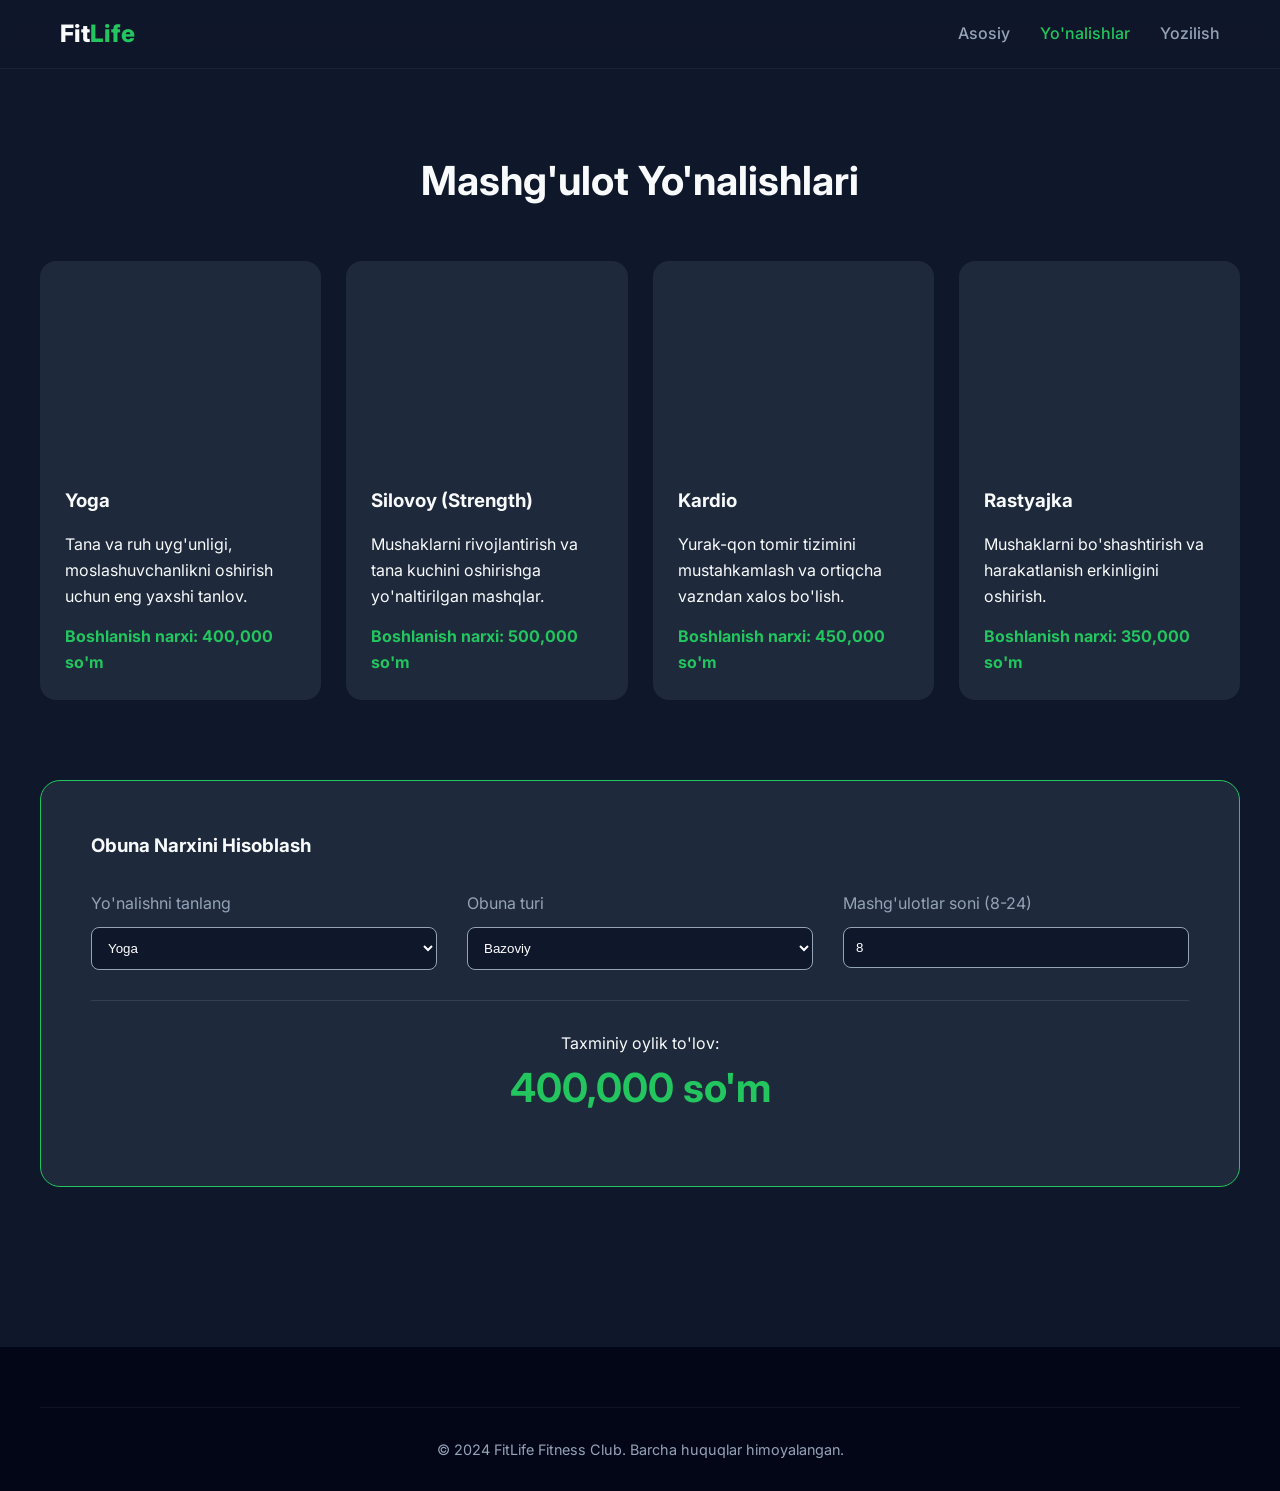
==== directions.html @ 9e354eca "Initial commit: FitLife project complete" ====
<!DOCTYPE html>
<html lang="uz">
<head>
    <meta charset="UTF-8">
    <meta name="viewport" content="width=device-width, initial-scale=1.0">
    <title>Yo'nalishlar | FitLife</title>
    <link rel="stylesheet" href="css/style.css">
    <link href="https://fonts.googleapis.com/css2?family=Inter:wght@300;400;600;700&display=swap" rel="stylesheet">
</head>
<body>
    <header class="header">
        <nav class="nav container">
            <a href="index.html" class="logo">Fit<span>Life</span></a>
            <ul class="nav__list">
                <li><a href="index.html" class="nav__link">Asosiy</a></li>
                <li><a href="directions.html" class="nav__link active">Yo'nalishlar</a></li>
                <li><a href="signup.html" class="nav__link">Yozilish</a></li>
            </ul>
        </nav>
    </header>

    <main class="container py-10">
        <h2 class="section-title reveal">Mashg'ulot Yo'nalishlari</h2>
        
        <!-- Directions Grid -->
        <div class="directions-grid">
            <div class="dir-card reveal">
                <div class="dir-card__img" style="background-image: url('https://images.unsplash.com/photo-1544367567-0f2fcb009e0b?auto=format&fit=crop&w=800');"></div>
                <div class="dir-card__content">
                    <h3>Yoga</h3>
                    <p>Tana va ruh uyg'unligi, moslashuvchanlikni oshirish uchun eng yaxshi tanlov.</p>
                    <span class="dir-card__price">Boshlanish narxi: 400,000 so'm</span>
                </div>
            </div>
            <div class="dir-card reveal">
                <div class="dir-card__img" style="background-image: url('https://images.unsplash.com/photo-1534438327276-14e5300c3a48?auto=format&fit=crop&w=800');"></div>
                <div class="dir-card__content">
                    <h3>Silovoy (Strength)</h3>
                    <p>Mushaklarni rivojlantirish va tana kuchini oshirishga yo'naltirilgan mashqlar.</p>
                    <span class="dir-card__price">Boshlanish narxi: 500,000 so'm</span>
                </div>
            </div>
            <div class="dir-card reveal">
                <div class="dir-card__img" style="background-image: url('https://images.unsplash.com/photo-1518611012118-296072bb5604?auto=format&fit=crop&w=800');"></div>
                <div class="dir-card__content">
                    <h3>Kardio</h3>
                    <p>Yurak-qon tomir tizimini mustahkamlash va ortiqcha vazndan xalos bo'lish.</p>
                    <span class="dir-card__price">Boshlanish narxi: 450,000 so'm</span>
                </div>
            </div>
            <div class="dir-card reveal">
                <div class="dir-card__img" style="background-image: url('https://images.unsplash.com/photo-1552196563-55cd4e45efb3?auto=format&fit=crop&w=800');"></div>
                <div class="dir-card__content">
                    <h3>Rastyajka</h3>
                    <p>Mushaklarni bo'shashtirish va harakatlanish erkinligini oshirish.</p>
                    <span class="dir-card__price">Boshlanish narxi: 350,000 so'm</span>
                </div>
            </div>
        </div>

        <!-- Calculator Section -->
        <section class="calculator-section reveal py-10">
            <div class="calculator">
                <h3 class="calculator__title">Obuna Narxini Hisoblash</h3>
                <div class="calculator__grid">
                    <div class="input-group">
                        <label for="direction">Yo'nalishni tanlang</label>
                        <select id="direction" class="calc-input">
                            <option value="400000">Yoga</option>
                            <option value="500000">Silovoy</option>
                            <option value="450000">Kardio</option>
                            <option value="350000">Rastyajka</option>
                        </select>
                    </div>
                    <div class="input-group">
                        <label for="subType">Obuna turi</label>
                        <select id="subType" class="calc-input">
                            <option value="1">Bazoviy</option>
                            <option value="1.2">Standart (+20%)</option>
                            <option value="1.5">Premium (+50%)</option>
                        </select>
                    </div>
                    <div class="input-group">
                        <label for="sessions">Mashg'ulotlar soni (8-24)</label>
                        <input type="number" id="sessions" class="calc-input" value="8" min="8" max="24">
                    </div>
                </div>
                <div class="calculator__result">
                    <p>Taxminiy oylik to'lov:</p>
                    <h2 id="totalPrice">400,000 so'm</h2>
                </div>
            </div>
        </section>
    </main>

    <footer class="footer">
        <div class="container footer__bottom">
            <p>&copy; 2024 FitLife Fitness Club. Barcha huquqlar himoyalangan.</p>
        </div>
    </footer>

    <script src="js/animations.js"></script>
    <script src="js/calculator.js"></script>
</body>
</html>
---- css/style.css ----
:root {
    --primary: #22c55e;
    --primary-hover: #16a34a;
    --dark-bg: #0f172a;
    --card-bg: #1e293b;
    --text-white: #f8fafc;
    --text-gray: #94a3b8;
    --error: #ef4444;
    --transition: all 0.3s cubic-bezier(0.4, 0, 0.2, 1);
}

/* Reset & Global */
* {
    margin: 0;
    padding: 0;
    box-sizing: border-box;
}

body {
    font-family: 'Inter', sans-serif;
    background-color: var(--dark-bg);
    color: var(--text-white);
    line-height: 1.6;
    overflow-x: hidden;
}

.container {
    max-width: 1200px;
    margin: 0 auto;
    padding: 0 20px;
}

.py-10 { padding: 80px 0; }
.hidden { display: none !important; }

/* Typography */
h1, h2, h3, h4 {
    font-weight: 700;
    margin-bottom: 1rem;
}

.section-title {
    text-align: center;
    font-size: 2.5rem;
    margin-bottom: 3rem;
}

/* Buttons */
.btn {
    padding: 12px 28px;
    border-radius: 8px;
    text-decoration: none;
    font-weight: 600;
    transition: var(--transition);
    cursor: pointer;
    display: inline-block;
    border: none;
    font-size: 1rem;
}

.btn--primary {
    background-color: var(--primary);
    color: var(--dark-bg);
}

.btn--primary:hover {
    background-color: var(--primary-hover);
    transform: translateY(-2px);
    box-shadow: 0 10px 15px -3px rgba(34, 197, 94, 0.3);
}

.btn--outline {
    background-color: transparent;
    border: 2px solid var(--primary);
    color: var(--primary);
}

.btn--outline:hover {
    background-color: var(--primary);
    color: var(--dark-bg);
}

.btn--block { width: 100%; }

/* Header & Nav */
.header {
    background-color: rgba(15, 23, 42, 0.8);
    backdrop-filter: blur(12px);
    position: sticky;
    top: 0;
    z-index: 1000;
    padding: 15px 0;
    border-bottom: 1px solid rgba(255,255,255,0.05);
}

.nav {
    display: flex;
    justify-content: space-between;
    align-items: center;
}

.logo {
    font-size: 24px;
    font-weight: 800;
    text-decoration: none;
    color: var(--text-white);
}

.logo span { color: var(--primary); }

.nav__list {
    display: flex;
    list-style: none;
    gap: 30px;
}

.nav__link {
    text-decoration: none;
    color: var(--text-gray);
    font-weight: 500;
    transition: var(--transition);
}

.nav__link:hover, .nav__link.active {
    color: var(--primary);
}

/* Hero */
.hero {
    height: 90vh;
    display: flex;
    align-items: center;
    background: linear-gradient(rgba(15, 23, 42, 0.7), rgba(15, 23, 42, 0.7)), url('https://images.unsplash.com/photo-1534438327276-14e5300c3a48?auto=format&fit=crop&w=1920');
    background-size: cover;
    background-position: center;
}

.hero__title {
    font-size: 4rem;
    line-height: 1.1;
    margin-bottom: 20px;
}

.hero__subtitle {
    font-size: 1.25rem;
    color: var(--text-gray);
    max-width: 600px;
    margin-bottom: 40px;
}

.hero__actions {
    display: flex;
    gap: 20px;
}

/* Features */
.features__grid {
    display: grid;
    grid-template-columns: repeat(auto-fit, minmax(300px, 1fr));
    gap: 30px;
}

.feature-card {
    background-color: var(--card-bg);
    padding: 40px;
    border-radius: 16px;
    text-align: center;
    transition: var(--transition);
    border: 1px solid rgba(255,255,255,0.05);
}

.feature-card:hover {
    transform: translateY(-10px);
    border-color: var(--primary);
}

.feature-card__icon {
    font-size: 3rem;
    margin-bottom: 20px;
}

/* Slider */
.reviews { background-color: rgba(30, 41, 59, 0.5); }

.slider {
    position: relative;
    max-width: 800px;
    margin: 0 auto;
}

.slider__container {
    overflow: hidden;
    padding: 20px 0;
}

.slider__track {
    display: flex;
    transition: transform 0.5s ease;
}

.slide {
    min-width: 100%;
    text-align: center;
    padding: 0 40px;
}

.slide__text {
    font-size: 1.5rem;
    font-style: italic;
    margin-bottom: 20px;
}

.slide__author { color: var(--primary); }

.slider__nav {
    display: flex;
    justify-content: center;
    gap: 20px;
    margin-top: 30px;
}

.slider__btn {
    background: var(--card-bg);
    color: var(--text-white);
    border: 1px solid var(--primary);
    width: 45px;
    height: 45px;
    border-radius: 50%;
    cursor: pointer;
    transition: var(--transition);
}

.slider__btn:hover {
    background: var(--primary);
    color: var(--dark-bg);
}

/* Directions Page */
.directions-grid {
    display: grid;
    grid-template-columns: repeat(auto-fit, minmax(280px, 1fr));
    gap: 25px;
}

.dir-card {
    background-color: var(--card-bg);
    border-radius: 16px;
    overflow: hidden;
    transition: var(--transition);
}

.dir-card:hover {
    transform: scale(1.03);
}

.dir-card__img {
    height: 200px;
    background-size: cover;
    background-position: center;
}

.dir-card__content { padding: 25px; }

.dir-card__price {
    display: block;
    margin-top: 15px;
    color: var(--primary);
    font-weight: 700;
}

/* Calculator */
.calculator {
    background-color: var(--card-bg);
    padding: 50px;
    border-radius: 20px;
    border: 1px solid var(--primary);
}

.calculator__grid {
    display: grid;
    grid-template-columns: repeat(auto-fit, minmax(200px, 1fr));
    gap: 30px;
    margin: 30px 0;
}

.input-group label {
    display: block;
    margin-bottom: 10px;
    color: var(--text-gray);
}

.calc-input {
    width: 100%;
    padding: 12px;
    background: var(--dark-bg);
    border: 1px solid var(--text-gray);
    color: white;
    border-radius: 8px;
}

.calculator__result {
    text-align: center;
    padding-top: 30px;
    border-top: 1px solid rgba(255,255,255,0.1);
}

.calculator__result h2 {
    color: var(--primary);
    font-size: 2.5rem;
}

/* Form Styles */
.form-wrapper {
    max-width: 600px;
    margin: 0 auto;
    background: var(--card-bg);
    padding: 50px;
    border-radius: 20px;
}

.form-group { margin-bottom: 25px; }
.form-group label { display: block; margin-bottom: 8px; }

.form-group input[type="text"],
.form-group input[type="email"],
.form-group select {
    width: 100%;
    padding: 14px;
    background: var(--dark-bg);
    border: 1px solid var(--text-gray);
    color: white;
    border-radius: 8px;
}

.radio-group { display: flex; gap: 20px; margin-top: 10px; }
.checkbox-group { display: flex; align-items: center; gap: 10px; }

.error-msg {
    color: var(--error);
    font-size: 0.85rem;
    display: none;
    margin-top: 5px;
}

.input-error { border-color: var(--error) !important; }

.success-box {
    text-align: center;
    animation: fadeIn 0.5s;
}

/* Footer */
.footer {
    background-color: #020617;
    padding: 60px 0 30px;
}

.footer__grid {
    display: grid;
    grid-template-columns: repeat(auto-fit, minmax(200px, 1fr));
    gap: 50px;
    margin-bottom: 40px;
}

.footer__bottom {
    text-align: center;
    padding-top: 30px;
    border-top: 1px solid rgba(255,255,255,0.05);
    color: var(--text-gray);
    font-size: 0.9rem;
}

/* Animations */
.reveal {
    opacity: 0;
    transform: translateY(30px);
    transition: opacity 0.8s ease-out, transform 0.8s ease-out;
}

.reveal.active {
    opacity: 1;
    transform: translateY(0);
}

@keyframes fadeIn {
    from { opacity: 0; }
    to { opacity: 1; }
}

/* Responsive */
@media (max-width: 768px) {
    .hero__title { font-size: 2.5rem; }
    .hero__actions { flex-direction: column; }
    .nav__list { display: none; } /* Simplified for now */
    .calculator, .form-wrapper { padding: 30px; }
}
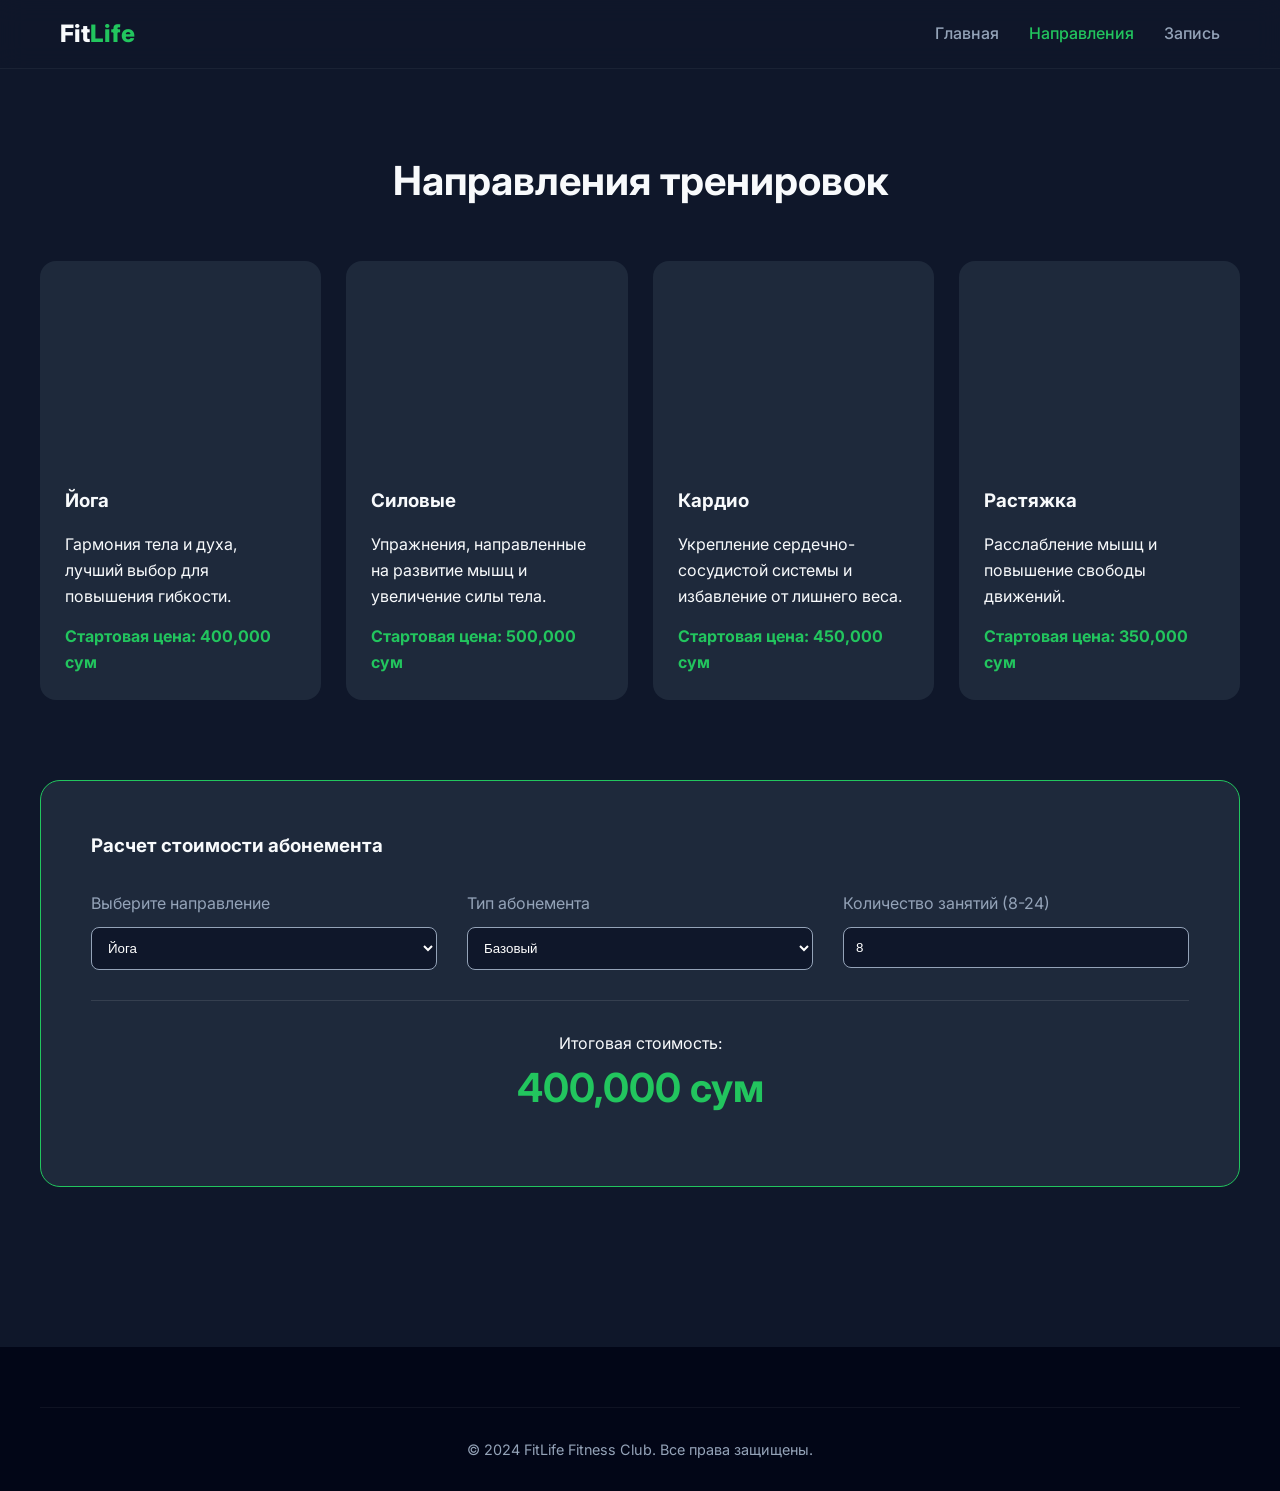
==== commit f85e63c4: "Translate project to Russian" ====
--- a/directions.html
+++ b/directions.html
@@ -1,9 +1,9 @@
 <!DOCTYPE html>
-<html lang="uz">
+<html lang="ru">
 <head>
     <meta charset="UTF-8">
     <meta name="viewport" content="width=device-width, initial-scale=1.0">
-    <title>Yo'nalishlar | FitLife</title>
+    <title>Направления | FitLife</title>
     <link rel="stylesheet" href="css/style.css">
     <link href="https://fonts.googleapis.com/css2?family=Inter:wght@300;400;600;700&display=swap" rel="stylesheet">
 </head>
@@ -12,48 +12,48 @@
         <nav class="nav container">
             <a href="index.html" class="logo">Fit<span>Life</span></a>
             <ul class="nav__list">
-                <li><a href="index.html" class="nav__link">Asosiy</a></li>
-                <li><a href="directions.html" class="nav__link active">Yo'nalishlar</a></li>
-                <li><a href="signup.html" class="nav__link">Yozilish</a></li>
+                <li><a href="index.html" class="nav__link">Главная</a></li>
+                <li><a href="directions.html" class="nav__link active">Направления</a></li>
+                <li><a href="signup.html" class="nav__link">Запись</a></li>
             </ul>
         </nav>
     </header>
 
     <main class="container py-10">
-        <h2 class="section-title reveal">Mashg'ulot Yo'nalishlari</h2>
+        <h2 class="section-title reveal">Направления тренировок</h2>
         
         <!-- Directions Grid -->
         <div class="directions-grid">
             <div class="dir-card reveal">
                 <div class="dir-card__img" style="background-image: url('https://images.unsplash.com/photo-1544367567-0f2fcb009e0b?auto=format&fit=crop&w=800');"></div>
                 <div class="dir-card__content">
-                    <h3>Yoga</h3>
-                    <p>Tana va ruh uyg'unligi, moslashuvchanlikni oshirish uchun eng yaxshi tanlov.</p>
-                    <span class="dir-card__price">Boshlanish narxi: 400,000 so'm</span>
+                    <h3>Йога</h3>
+                    <p>Гармония тела и духа, лучший выбор для повышения гибкости.</p>
+                    <span class="dir-card__price">Стартовая цена: 400,000 сум</span>
                 </div>
             </div>
             <div class="dir-card reveal">
                 <div class="dir-card__img" style="background-image: url('https://images.unsplash.com/photo-1534438327276-14e5300c3a48?auto=format&fit=crop&w=800');"></div>
                 <div class="dir-card__content">
-                    <h3>Silovoy (Strength)</h3>
-                    <p>Mushaklarni rivojlantirish va tana kuchini oshirishga yo'naltirilgan mashqlar.</p>
-                    <span class="dir-card__price">Boshlanish narxi: 500,000 so'm</span>
+                    <h3>Силовые</h3>
+                    <p>Упражнения, направленные на развитие мышц и увеличение силы тела.</p>
+                    <span class="dir-card__price">Стартовая цена: 500,000 сум</span>
                 </div>
             </div>
             <div class="dir-card reveal">
                 <div class="dir-card__img" style="background-image: url('https://images.unsplash.com/photo-1518611012118-296072bb5604?auto=format&fit=crop&w=800');"></div>
                 <div class="dir-card__content">
-                    <h3>Kardio</h3>
-                    <p>Yurak-qon tomir tizimini mustahkamlash va ortiqcha vazndan xalos bo'lish.</p>
-                    <span class="dir-card__price">Boshlanish narxi: 450,000 so'm</span>
+                    <h3>Кардио</h3>
+                    <p>Укрепление сердечно-сосудистой системы и избавление от лишнего веса.</p>
+                    <span class="dir-card__price">Стартовая цена: 450,000 сум</span>
                 </div>
             </div>
             <div class="dir-card reveal">
                 <div class="dir-card__img" style="background-image: url('https://images.unsplash.com/photo-1552196563-55cd4e45efb3?auto=format&fit=crop&w=800');"></div>
                 <div class="dir-card__content">
-                    <h3>Rastyajka</h3>
-                    <p>Mushaklarni bo'shashtirish va harakatlanish erkinligini oshirish.</p>
-                    <span class="dir-card__price">Boshlanish narxi: 350,000 so'm</span>
+                    <h3>Растяжка</h3>
+                    <p>Расслабление мышц и повышение свободы движений.</p>
+                    <span class="dir-card__price">Стартовая цена: 350,000 сум</span>
                 </div>
             </div>
         </div>
@@ -61,33 +61,33 @@
         <!-- Calculator Section -->
         <section class="calculator-section reveal py-10">
             <div class="calculator">
-                <h3 class="calculator__title">Obuna Narxini Hisoblash</h3>
+                <h3 class="calculator__title">Расчет стоимости абонемента</h3>
                 <div class="calculator__grid">
                     <div class="input-group">
-                        <label for="direction">Yo'nalishni tanlang</label>
+                        <label for="direction">Выберите направление</label>
                         <select id="direction" class="calc-input">
-                            <option value="400000">Yoga</option>
-                            <option value="500000">Silovoy</option>
-                            <option value="450000">Kardio</option>
-                            <option value="350000">Rastyajka</option>
+                            <option value="400000">Йога</option>
+                            <option value="500000">Силовые</option>
+                            <option value="450000">Кардио</option>
+                            <option value="350000">Растяжка</option>
                         </select>
                     </div>
                     <div class="input-group">
-                        <label for="subType">Obuna turi</label>
+                        <label for="subType">Тип абонемента</label>
                         <select id="subType" class="calc-input">
-                            <option value="1">Bazoviy</option>
-                            <option value="1.2">Standart (+20%)</option>
-                            <option value="1.5">Premium (+50%)</option>
+                            <option value="1">Базовый</option>
+                            <option value="1.2">Стандарт (+20%)</option>
+                            <option value="1.5">Премиум (+50%)</option>
                         </select>
                     </div>
                     <div class="input-group">
-                        <label for="sessions">Mashg'ulotlar soni (8-24)</label>
+                        <label for="sessions">Количество занятий (8-24)</label>
                         <input type="number" id="sessions" class="calc-input" value="8" min="8" max="24">
                     </div>
                 </div>
                 <div class="calculator__result">
-                    <p>Taxminiy oylik to'lov:</p>
-                    <h2 id="totalPrice">400,000 so'm</h2>
+                    <p>Итоговая стоимость:</p>
+                    <h2 id="totalPrice">400,000 сум</h2>
                 </div>
             </div>
         </section>
@@ -95,7 +95,7 @@
 
     <footer class="footer">
         <div class="container footer__bottom">
-            <p>&copy; 2024 FitLife Fitness Club. Barcha huquqlar himoyalangan.</p>
+            <p>&copy; 2024 FitLife Fitness Club. Все права защищены.</p>
         </div>
     </footer>
 
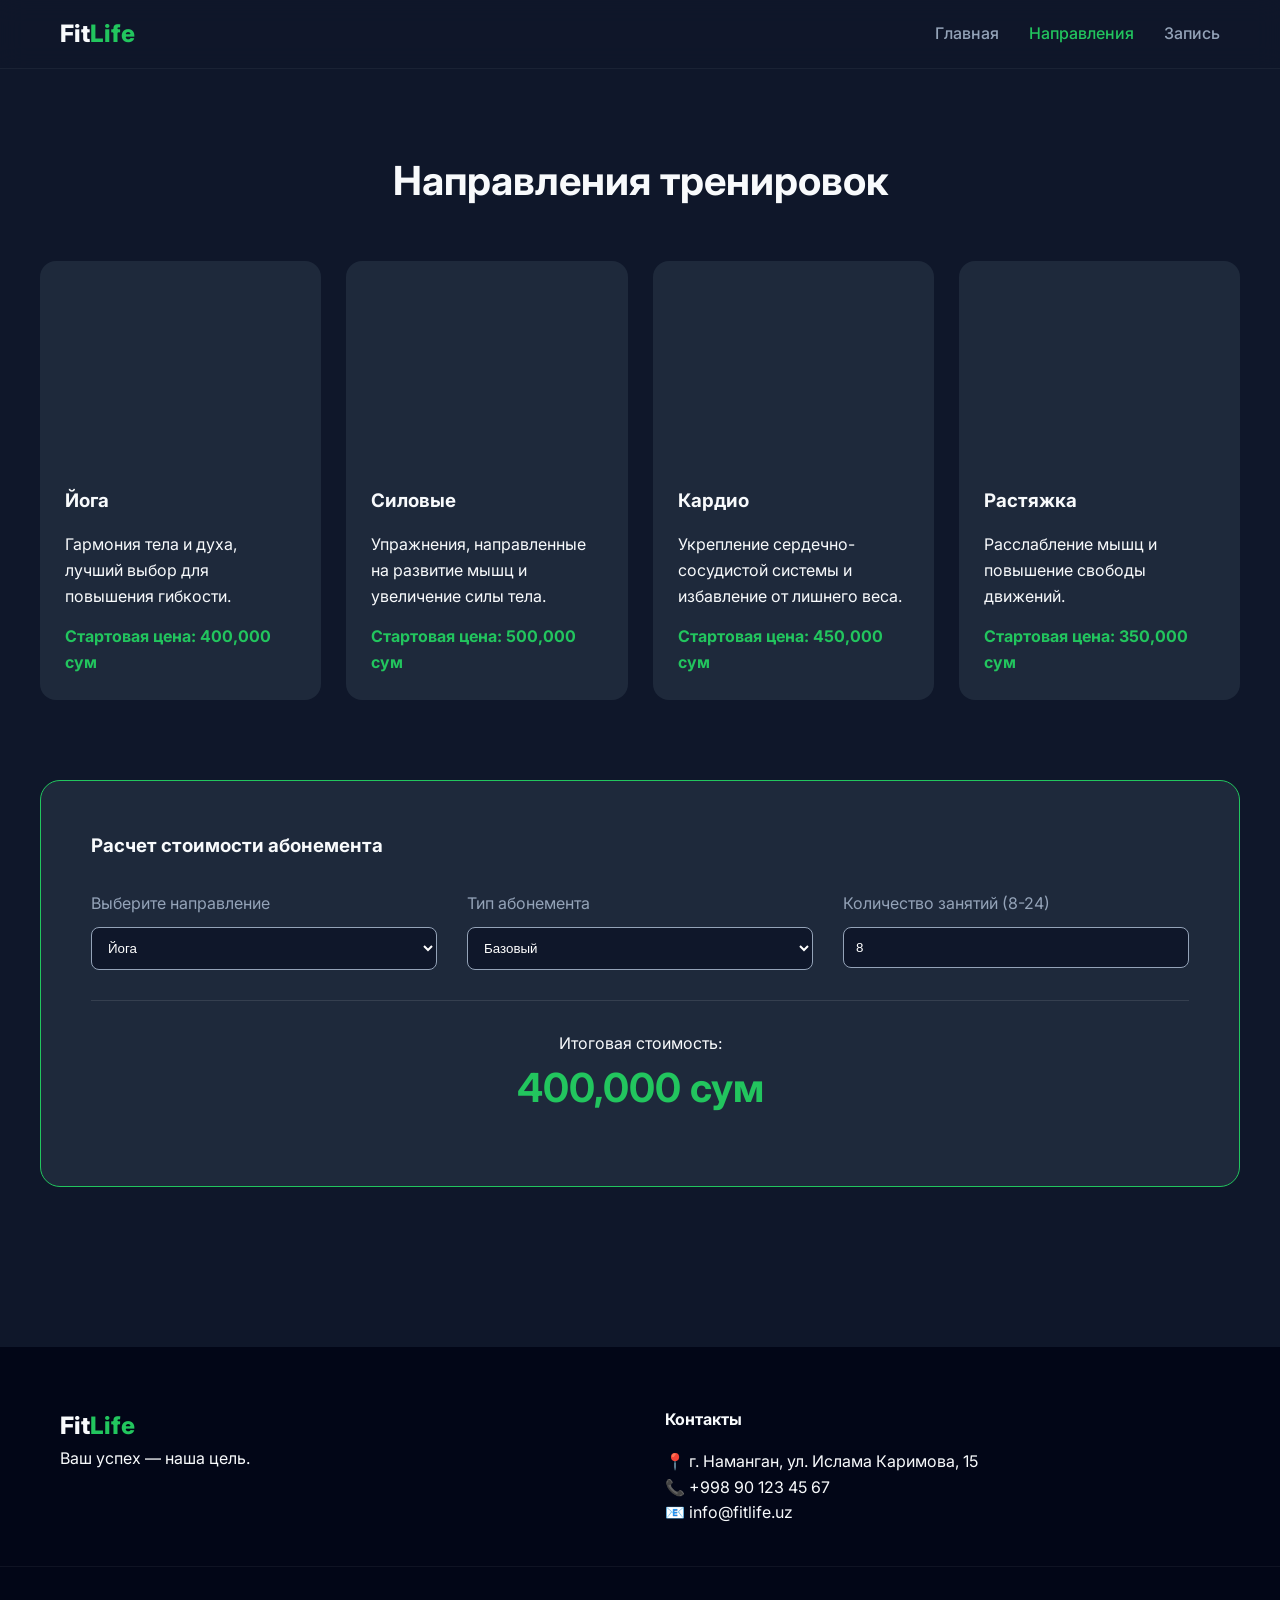
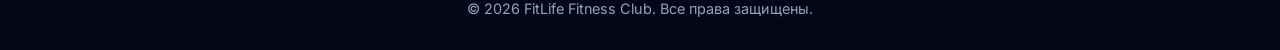
==== commit 32b72767: "feat: implement modular JS architecture, mobile menu, enhanced validation, and update location to Na" ====
--- a/directions.html
+++ b/directions.html
@@ -16,13 +16,25 @@
                 <li><a href="directions.html" class="nav__link active">Направления</a></li>
                 <li><a href="signup.html" class="nav__link">Запись</a></li>
             </ul>
+            <button class="hamburger" id="hamburger" aria-label="Menu">
+                <span></span>
+                <span></span>
+                <span></span>
+            </button>
         </nav>
     </header>
+
+    <div class="nav__overlay" id="navOverlay">
+        <ul class="nav__list">
+            <li><a href="index.html" class="nav__link">Главная</a></li>
+            <li><a href="directions.html" class="nav__link active">Направления</a></li>
+            <li><a href="signup.html" class="nav__link">Запись</a></li>
+        </ul>
+    </div>
 
     <main class="container py-10">
         <h2 class="section-title reveal">Направления тренировок</h2>
         
-        <!-- Directions Grid -->
         <div class="directions-grid">
             <div class="dir-card reveal">
                 <div class="dir-card__img" style="background-image: url('https://images.unsplash.com/photo-1544367567-0f2fcb009e0b?auto=format&fit=crop&w=800');"></div>
@@ -58,7 +70,6 @@
             </div>
         </div>
 
-        <!-- Calculator Section -->
         <section class="calculator-section reveal py-10">
             <div class="calculator">
                 <h3 class="calculator__title">Расчет стоимости абонемента</h3>
@@ -94,12 +105,23 @@
     </main>
 
     <footer class="footer">
-        <div class="container footer__bottom">
-            <p>&copy; 2024 FitLife Fitness Club. Все права защищены.</p>
+        <div class="container footer__grid">
+            <div class="footer__info">
+                <div class="logo">Fit<span>Life</span></div>
+                <p>Ваш успех — наша цель.</p>
+            </div>
+            <div class="footer__contacts">
+                <h4>Контакты</h4>
+                <p>📍 г. Наманган, ул. Ислама Каримова, 15</p>
+                <p>📞 +998 90 123 45 67</p>
+                <p>📧 info@fitlife.uz</p>
+            </div>
+        </div>
+        <div class="footer__bottom">
+            <p>&copy; 2026 FitLife Fitness Club. Все права защищены.</p>
         </div>
     </footer>
 
-    <script src="js/animations.js"></script>
-    <script src="js/calculator.js"></script>
+    <script src="js/main.js"></script>
 </body>
 </html>
--- a/css/style.css
+++ b/css/style.css
@@ -372,25 +372,133 @@
 
 /* Animations */
 .reveal {
+    transition: opacity 0.8s ease-out, transform 0.8s ease-out;
+}
+
+.reveal.active {
+    opacity: 1 !important;
+    transform: translateY(0) !important;
+}
+
+.reveal.is-hidden {
     opacity: 0;
     transform: translateY(30px);
-    transition: opacity 0.8s ease-out, transform 0.8s ease-out;
-}
-
-.reveal.active {
-    opacity: 1;
-    transform: translateY(0);
 }
 
 @keyframes fadeIn {
     from { opacity: 0; }
     to { opacity: 1; }
+}
+
+/* Hamburger Menu */
+.hamburger {
+    display: none;
+    flex-direction: column;
+    gap: 6px;
+    background: none;
+    border: none;
+    cursor: pointer;
+    z-index: 1001;
+    padding: 10px;
+}
+
+.hamburger span {
+    display: block;
+    width: 30px;
+    height: 3px;
+    background-color: var(--text-white);
+    border-radius: 3px;
+    transition: var(--transition);
+}
+
+.hamburger.active span:nth-child(1) {
+    transform: translateY(9px) rotate(45deg);
+}
+
+.hamburger.active span:nth-child(2) {
+    opacity: 0;
+}
+
+.hamburger.active span:nth-child(3) {
+    transform: translateY(-9px) rotate(-45deg);
+}
+
+.nav__overlay {
+    position: fixed;
+    top: 0;
+    left: 0;
+    width: 100%;
+    height: 100%;
+    background-color: rgba(15, 23, 42, 0.95);
+    display: flex;
+    justify-content: center;
+    align-items: center;
+    z-index: 1000;
+    opacity: 0;
+    visibility: hidden;
+    pointer-events: none;
+    transition: var(--transition);
+}
+
+.nav__overlay.active {
+    opacity: 1;
+    visibility: visible;
+    pointer-events: all;
+}
+
+.nav__overlay .nav__list {
+    display: flex;
+    flex-direction: column;
+    align-items: center;
+    gap: 40px;
+}
+
+.nav__overlay .nav__link {
+    font-size: 1.5rem;
+}
+
+/* Enhanced Validation */
+.form-group { position: relative; }
+
+.error-msg {
+    color: var(--error);
+    font-size: 0.8rem;
+    position: absolute;
+    bottom: -20px;
+    left: 0;
+    opacity: 0;
+    transform: translateY(-10px);
+    transition: var(--transition);
+    pointer-events: none;
+}
+
+.form-group.has-error .error-msg {
+    opacity: 1;
+    transform: translateY(0);
+}
+
+.form-group.has-error input,
+.form-group.has-error select {
+    border-color: var(--error);
+}
+
+.radio-group-wrapper {
+    padding: 10px;
+    border-radius: 8px;
+    transition: var(--transition);
+    border: 1px solid transparent;
+}
+
+.radio-group-wrapper.has-error {
+    border-color: var(--error);
+    background-color: rgba(239, 68, 68, 0.05);
 }
 
 /* Responsive */
 @media (max-width: 768px) {
     .hero__title { font-size: 2.5rem; }
     .hero__actions { flex-direction: column; }
-    .nav__list { display: none; } /* Simplified for now */
+    .nav__list { display: none; }
+    .hamburger { display: flex; }
     .calculator, .form-wrapper { padding: 30px; }
 }
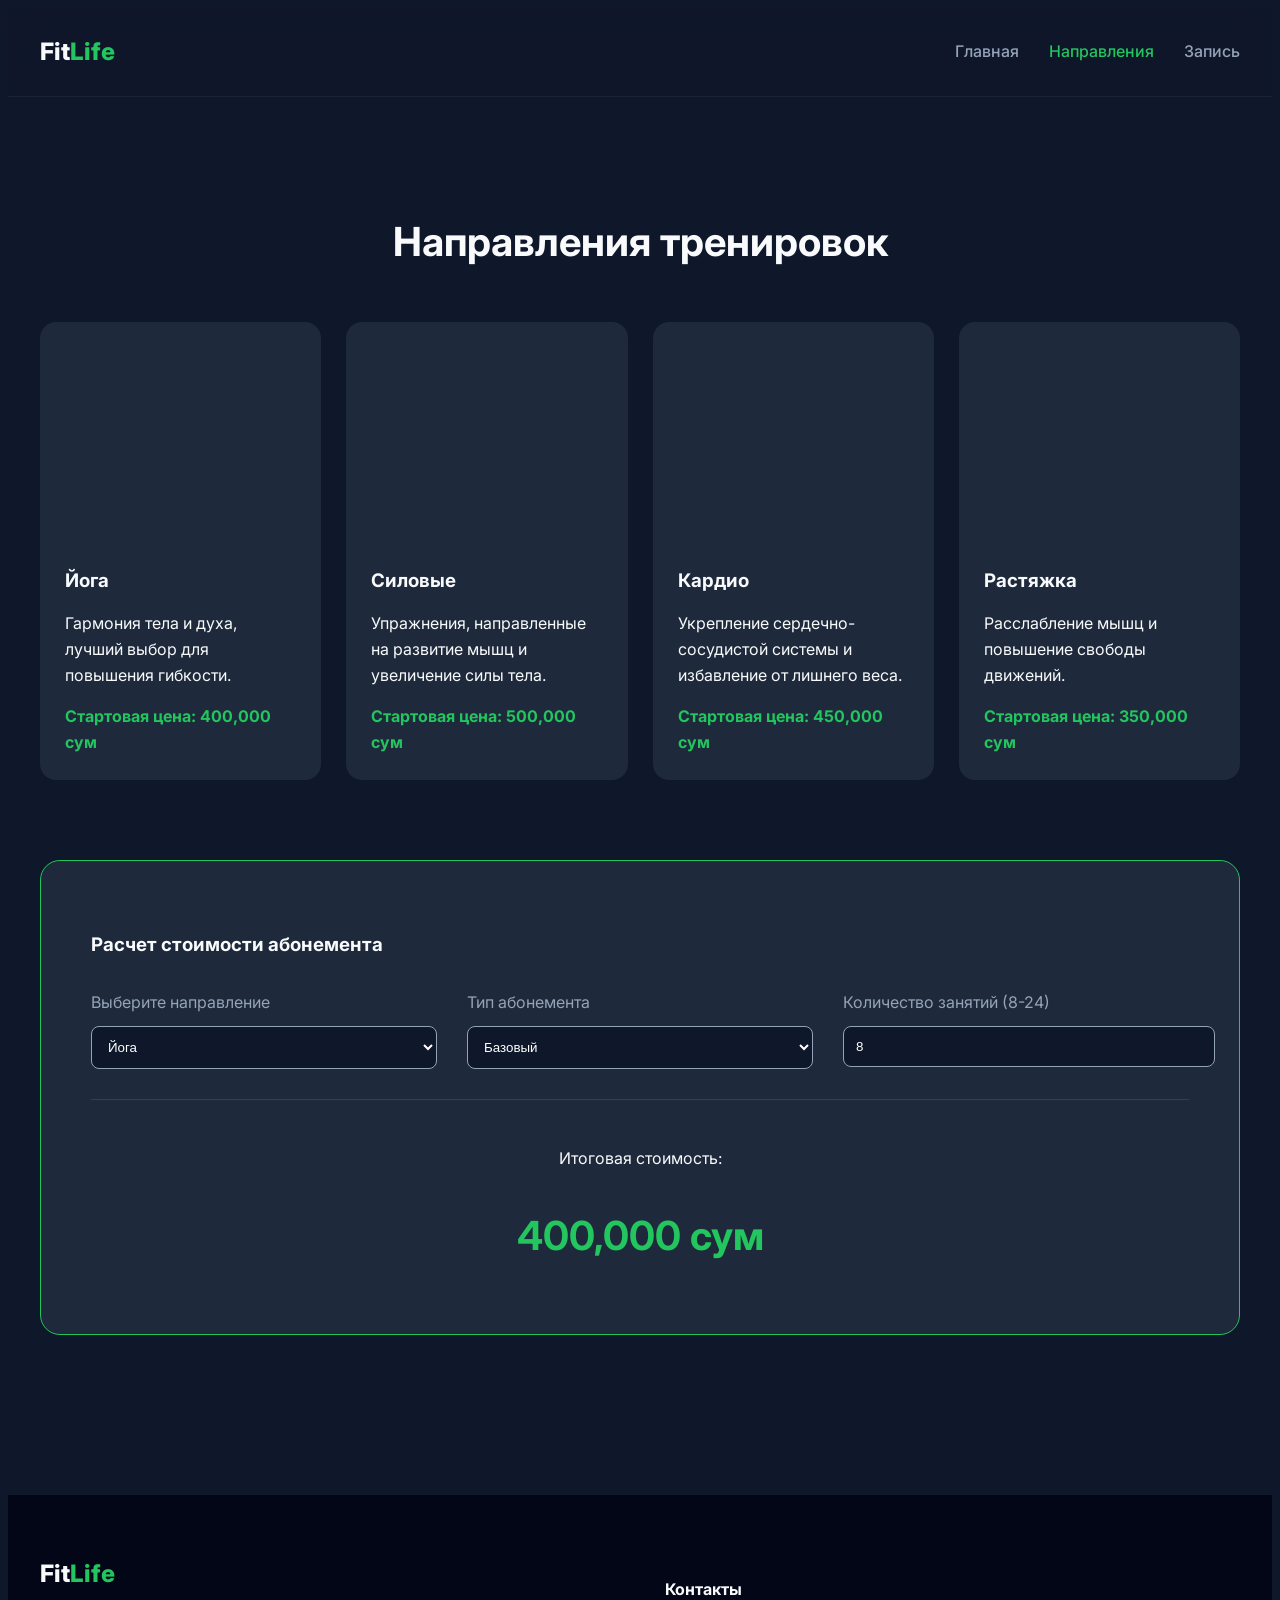
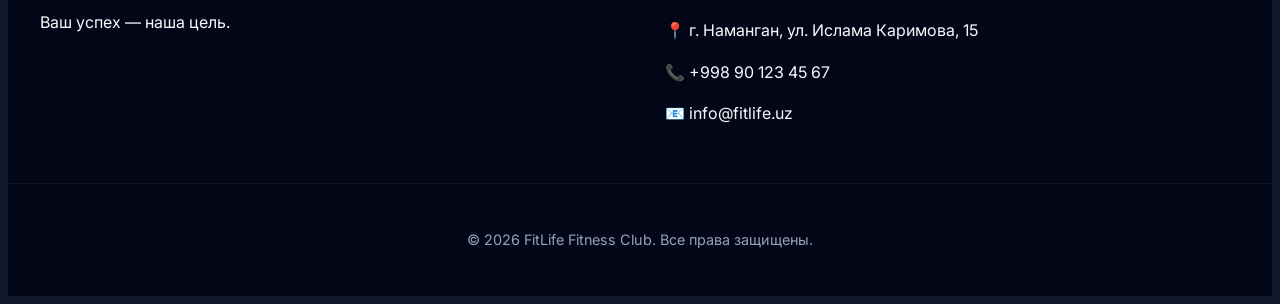
==== commit be20ce49: "feat: transform project into PWA mobile web app" ====
--- a/directions.html
+++ b/directions.html
@@ -2,7 +2,11 @@
 <html lang="ru">
 <head>
     <meta charset="UTF-8">
-    <meta name="viewport" content="width=device-width, initial-scale=1.0">
+    <meta name="viewport" content="width=device-width, initial-scale=1.0, maximum-scale=1.0, user-scalable=no">
+    <meta name="apple-mobile-web-app-capable" content="yes">
+    <meta name="apple-mobile-web-app-status-bar-style" content="black-translucent">
+    <link rel="manifest" href="manifest.json">
+    <link rel="apple-touch-icon" href="https://cdn-icons-png.flaticon.com/512/2964/2964514.png">
     <title>Направления | FitLife</title>
     <link rel="stylesheet" href="css/style.css">
     <link href="https://fonts.googleapis.com/css2?family=Inter:wght@300;400;600;700&display=swap" rel="stylesheet">
--- a/css/style.css
+++ b/css/style.css
@@ -9,11 +9,35 @@
     --transition: all 0.3s cubic-bezier(0.4, 0, 0.2, 1);
 }
 
-/* Reset & Global */
-* {
-    margin: 0;
-    padding: 0;
-    box-sizing: border-box;
+/* Web App Enhancements */
+html {
+    scroll-behavior: smooth;
+    -webkit-tap-highlight-color: transparent;
+}
+
+body {
+    user-select: none; /* Prevent text selection like a native app */
+    -webkit-touch-callout: none;
+    overscroll-behavior-y: contain; /* Prevent bounce effect */
+}
+
+input, textarea, select {
+    user-select: text; /* Allow text input */
+}
+
+/* Safe area for modern phones with notches */
+.header {
+    padding-top: env(safe-area-inset-top, 15px);
+}
+
+.footer {
+    padding-bottom: env(safe-area-inset-bottom, 30px);
+}
+
+/* Active state for buttons to feel more responsive */
+.btn:active {
+    transform: scale(0.95);
+    opacity: 0.9;
 }
 
 body {
